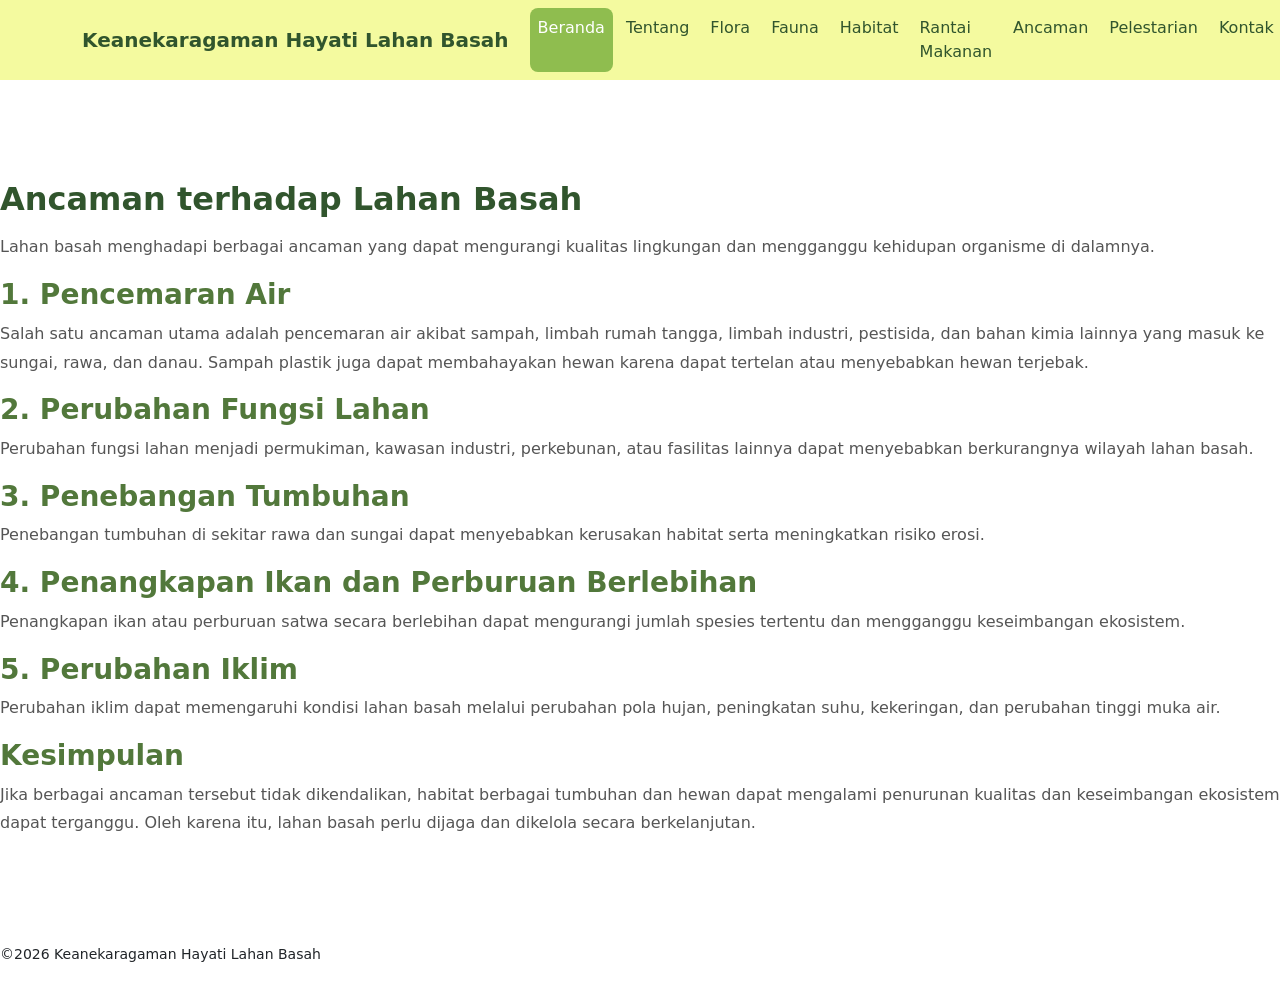
==== Project Pemweb kel 10/ancaman.html @ 2cccb266 "diubah" ====
<!DOCTYPE html>
<html lang="id">
<head>
    <meta charset="UTF-8">
    <meta name="viewport" content="width=device-width, initial-scale=1.0">
    <title>Ancaman - Keanekaragaman Hayati Lahan Basah</title>
    <link rel="stylesheet" href="pemweb.css">
    <link href="https://cdn.jsdelivr.net/npm/bootstrap@5.3.3/dist/css/bootstrap.min.css" rel="stylesheet">
</head>
<body>
<nav class="navbar navbar-expand-lg navbar-custom">
    <div class="container">
        <a class="navbar-brand brand" href="index.html">
            Keanekaragaman Hayati Lahan Basah
        </a>
        <div class="navbar-nav ms-auto">
            <a class="nav-link active" href="index.html">Beranda</a>
            <a class="nav-link" href="tentang.html">Tentang</a>
            <a class="nav-link" href="flora.html">Flora</a>
            <a class="nav-link" href="fauna.html">Fauna</a>
            <a class="nav-link" href="habitat.html">Habitat</a>
            <a class="nav-link" href="rantaimakanan.html">Rantai Makanan</a>
            <a class="nav-link" href="ancaman.html">Ancaman</a>
            <a class="nav-link" href="pelestarian.html">Pelestarian</a>
            <a class="nav-link" href="kontak.html">Kontak</a>
        </div>
    </div>
</nav>
<main>
        <section class="materi">
            <h2>Ancaman terhadap Lahan Basah</h2>
            <p>
                Lahan basah menghadapi berbagai ancaman yang dapat mengurangi
                kualitas lingkungan dan mengganggu kehidupan organisme di
                dalamnya.
            </p>

            <div class="ancaman">
                <h3>1. Pencemaran Air</h3>
                <p>
                    Salah satu ancaman utama adalah pencemaran air akibat
                    sampah, limbah rumah tangga, limbah industri, pestisida,
                    dan bahan kimia lainnya yang masuk ke sungai, rawa, dan
                    danau. Sampah plastik juga dapat membahayakan hewan karena
                    dapat tertelan atau menyebabkan hewan terjebak.
                </p>
            </div>

            <div class="ancaman">
                <h3>2. Perubahan Fungsi Lahan</h3>
                <p>
                    Perubahan fungsi lahan menjadi permukiman, kawasan
                    industri, perkebunan, atau fasilitas lainnya dapat
                    menyebabkan berkurangnya wilayah lahan basah.
                </p>
            </div>

            <div class="ancaman">
                <h3>3. Penebangan Tumbuhan</h3>
                <p>
                    Penebangan tumbuhan di sekitar rawa dan sungai dapat
                    menyebabkan kerusakan habitat serta meningkatkan risiko
                    erosi.
                </p>
            </div>

            <div class="ancaman">
                <h3>4. Penangkapan Ikan dan Perburuan Berlebihan</h3>
                <p>
                    Penangkapan ikan atau perburuan satwa secara berlebihan
                    dapat mengurangi jumlah spesies tertentu dan mengganggu
                    keseimbangan ekosistem.
                </p>
            </div>

            <div class="ancaman">
                <h3>5. Perubahan Iklim</h3>
                <p>
                    Perubahan iklim dapat memengaruhi kondisi lahan basah
                    melalui perubahan pola hujan, peningkatan suhu, kekeringan,
                    dan perubahan tinggi muka air.
                </p>
            </div>

            <div class="ancaman">
                <h3>Kesimpulan</h3>
                <p>
                    Jika berbagai ancaman tersebut tidak dikendalikan, habitat
                    berbagai tumbuhan dan hewan dapat mengalami penurunan
                    kualitas dan keseimbangan ekosistem dapat terganggu.
                    Oleh karena itu, lahan basah perlu dijaga dan dikelola
                    secara berkelanjutan.
                </p>
            </div>

        </section>
    </main>

    <footer>
        <p class="small-note"> 
            ©2026 Keanekaragaman Hayati Lahan Basah
        </p>
    </footer>

</body>
</html>
---- Project Pemweb kel 10/pemweb.css ----
/* ========================================
   DASAR
======================================== */

* {
    box-sizing: border-box;
}

body {
    margin: 0;
    font-family: Arial, sans-serif;
    background-color: #f7fbe8;
    color: #333;
    line-height: 1.6;
}

img {
    max-width: 100%;
}


/* ========================================
   NAVBAR
======================================== */

.navbar-custom {
    background-color: #f4fa9f;
    padding: 15px 0;
}

.brand {
    color: #31552d !important;
    font-size: 20px;
    font-weight: bold;
}

.navbar-custom .nav-link {
    color: #31552d;
    font-weight: 500;
    margin-left: 5px;
    padding: 8px 12px;
    border-radius: 8px;
    transition: 0.3s;
}

.navbar-custom .nav-link:hover {
    background-color: #dce98a;
    color: #1f3d1f;
}

.navbar-custom .nav-link.active {
    background-color: #8fbd4f;
    color: white !important;
}


/* ========================================
   HERO
======================================== */

.hero {
    background-color: #dff0a8;
    padding: 80px 0;
}

.hero h1 {
    color: #31552d;
    font-size: 45px;
    font-weight: bold;
    margin-bottom: 20px;
}

.hero p {
    color: #4d5d45;
    font-size: 18px;
    max-width: 750px;
    line-height: 1.7;
}


/* ========================================
   SECTION
======================================== */

.section {
    padding: 70px 0;
}

.section-title {
    color: #31552d;
    font-size: 32px;
    font-weight: bold;
    margin-bottom: 15px;
}

.section-subtitle {
    color: #66705f;
    max-width: 800px;
    margin: 0 auto;
    line-height: 1.7;
}


/* ========================================
   INFO CARD
======================================== */

.info-card {
    height: 100%;
    padding: 30px;
    background-color: white;
    border: 1px solid #e1e8c5;
    border-radius: 15px;
    box-shadow: 0 4px 12px rgba(0, 0, 0, 0.08);
    transition: 0.3s;
}

.info-card:hover {
    transform: translateY(-5px);
}

.info-card h3 {
    color: #52783b;
    font-size: 23px;
    font-weight: bold;
    margin-bottom: 15px;
}

.info-card p {
    color: #555;
    line-height: 1.7;
}

.info-card ul {
    padding-left: 20px;
}

.info-card li {
    margin-bottom: 10px;
}


/* ========================================
   SOFT BOX
======================================== */

.soft-box {
    padding: 45px;
    background-color: #eef6d0;
    border-radius: 20px;
}

.soft-box h2 {
    color: #31552d;
    font-weight: bold;
    margin-bottom: 20px;
}

.soft-box p {
    color: #555;
    line-height: 1.8;
}


/* ========================================
   NUMBER BOX
======================================== */

.number-box {
    padding: 30px;
    background-color: white;
    border-radius: 15px;
    box-shadow: 0 4px 12px rgba(0, 0, 0, 0.08);
}

.number {
    display: flex;
    align-items: center;
    justify-content: center;

    width: 45px;
    height: 45px;

    margin-bottom: 12px;

    background-color: #8fbd4f;
    color: white;

    border-radius: 50%;

    font-weight: bold;
}

.number-box h3 {
    color: #52783b;
    font-size: 20px;
    font-weight: bold;
    margin-bottom: 8px;
}

.number-box p {
    color: #666;
    line-height: 1.6;
    margin-bottom: 25px;
}


/* ========================================
   FLORA
======================================== */

.flora-container {
    display: grid;
    grid-template-columns: repeat(3, 1fr);
    gap: 25px;

    max-width: 1100px;
    margin: 40px auto;
    padding: 0 20px;
}

.flora-card {
    background-color: white;
    padding: 20px;

    border: 1px solid #e1e8c5;
    border-radius: 15px;

    text-align: center;

    box-shadow: 0 4px 12px rgba(0, 0, 0, 0.08);

    transition: 0.3s;
}

.flora-card:hover {
    transform: translateY(-5px);
}

.flora-card img {
    width: 100%;
    height: 200px;
    object-fit: cover;

    border-radius: 10px;
    margin-bottom: 15px;
}

.flora-card h3 {
    color: #52783b;
    font-weight: bold;
    margin-bottom: 8px;
}

.flora-card p {
    color: #666;
}


/* ========================================
   FAUNA
======================================== */

.fauna-container {
    display: grid;
    grid-template-columns: repeat(3, 1fr);
    gap: 25px;

    max-width: 1100px;
    margin: 40px auto;
    padding: 0 20px;
}

.fauna-card {
    background-color: white;
    padding: 20px;

    border: 1px solid #e1e8c5;
    border-radius: 15px;

    text-align: center;

    box-shadow: 0 4px 12px rgba(0, 0, 0, 0.08);

    transition: 0.3s;
}

.fauna-card:hover {
    transform: translateY(-5px);
}

.fauna-card img {
    width: 100%;
    height: 200px;
    object-fit: cover;

    border-radius: 10px;
    margin-bottom: 15px;
}

.fauna-card h3 {
    color: #52783b;
    font-weight: bold;
    margin-bottom: 8px;
}

.fauna-card p {
    color: #666;
}


/* ========================================
   GAMBAR RANTAI MAKANAN
======================================== */

.soft-box img {
    display: block;
    max-width: 100%;
    height: auto;
    margin-left: auto;
    margin-right: auto;
}


/* ========================================
   MATERI ANCAMAN & PELESTARIAN
======================================== */

.materi {
    padding: 70px 0;
}

.materi h1 {
    color: #31552d;
    font-size: 40px;
    font-weight: bold;
    margin-bottom: 20px;
}

.materi h2 {
    color: #31552d;
    font-weight: bold;
    margin-top: 30px;
    margin-bottom: 15px;
}

.materi h3 {
    color: #52783b;
    font-weight: bold;
}

.materi p {
    color: #555;
    line-height: 1.8;
}

.materi ul {
    padding-left: 25px;
}

.materi li {
    margin-bottom: 10px;
    line-height: 1.7;
}

.ancaman-image {
    display: block;
    width: 100%;
    max-width: 700px;
    height: auto;
    margin: 30px auto;

    border-radius: 15px;
    box-shadow: 0 4px 12px rgba(0, 0, 0, 0.12);
}


/* ========================================
   KONTAK
======================================== */

.kontak {
    padding: 70px 0;
}

.kontak h1 {
    color: #31552d;
    font-weight: bold;
    margin-bottom: 15px;
}

.kontak p {
    color: #555;
    line-height: 1.7;
}

.kontak form {
    background-color: white;
    padding: 30px;

    border-radius: 15px;

    box-shadow: 0 4px 12px rgba(0, 0, 0, 0.08);
}

.kontak label {
    color: #31552d;
    font-weight: bold;
    margin-bottom: 8px;
}

.kontak input,
.kontak textarea {
    width: 100%;

    border: 1px solid #ccd8a8;
    border-radius: 8px;

    padding: 10px;
}

.kontak input:focus,
.kontak textarea:focus {
    border-color: #8fbd4f;
    outline: none;

    box-shadow: 0 0 0 3px rgba(143, 189, 79, 0.2);
}

.informasi-kontak {
    margin-top: 30px;
}

.informasi-kontak h3 {
    color: #52783b;
    font-weight: bold;
}

.informasi-kontak p {
    margin-bottom: 10px;
}


/* ========================================
   FOOTER
======================================== */

.footer {
    background-color: #31552d;
    color: white;

    padding: 45px 0 25px;
    margin-top: 30px;
}

.footer h3 {
    font-size: 22px;
    font-weight: bold;
    margin-bottom: 15px;
}

.footer p {
    color: #e3ecd8;
    line-height: 1.6;
}

.small-note {
    margin-top: 20px;
    font-size: 14px;
}


/* ========================================
   BUTTON
======================================== */

.btn-custom {
    background-color: #8fbd4f;
    color: white;
    border: none;

    padding: 10px 20px;
    border-radius: 8px;

    font-weight: bold;
}

.btn-custom:hover {
    background-color: #6f9f3d;
    color: white;
}


/* ========================================
   RESPONSIVE TABLET
======================================== */

@media (max-width: 992px) {

    .navbar-custom .nav-link {
        margin-left: 0;
    }

    .hero h1 {
        font-size: 38px;
    }

    .flora-container,
    .fauna-container {
        grid-template-columns: repeat(2, 1fr);
    }
}


/* ========================================
   RESPONSIVE HP
======================================== */

@media (max-width: 768px) {

    .hero {
        padding: 60px 20px;
    }

    .hero h1 {
        font-size: 32px;
    }

    .hero p {
        font-size: 16px;
    }

    .section {
        padding: 50px 20px;
    }

    .section-title {
        font-size: 28px;
    }

    .soft-box {
        padding: 25px;
    }

    .flora-container,
    .fauna-container {
        grid-template-columns: 1fr;
    }

    .flora-card img,
    .fauna-card img {
        height: 220px;
    }

    .materi {
        padding: 50px 20px;
    }

    .materi h1 {
        font-size: 32px;
    }

    .kontak {
        padding: 50px 20px;
    }

}


/* ========================================
   RESPONSIVE HP KECIL
======================================== */

@media (max-width: 480px) {

    .brand {
        font-size: 17px;
    }

    .hero h1 {
        font-size: 28px;
    }

    .section-title {
        font-size: 25px;
    }

    .info-card {
        padding: 22px;
    }

    .soft-box {
        padding: 20px;
    }

    .number-box {
        padding: 22px;
    }

}
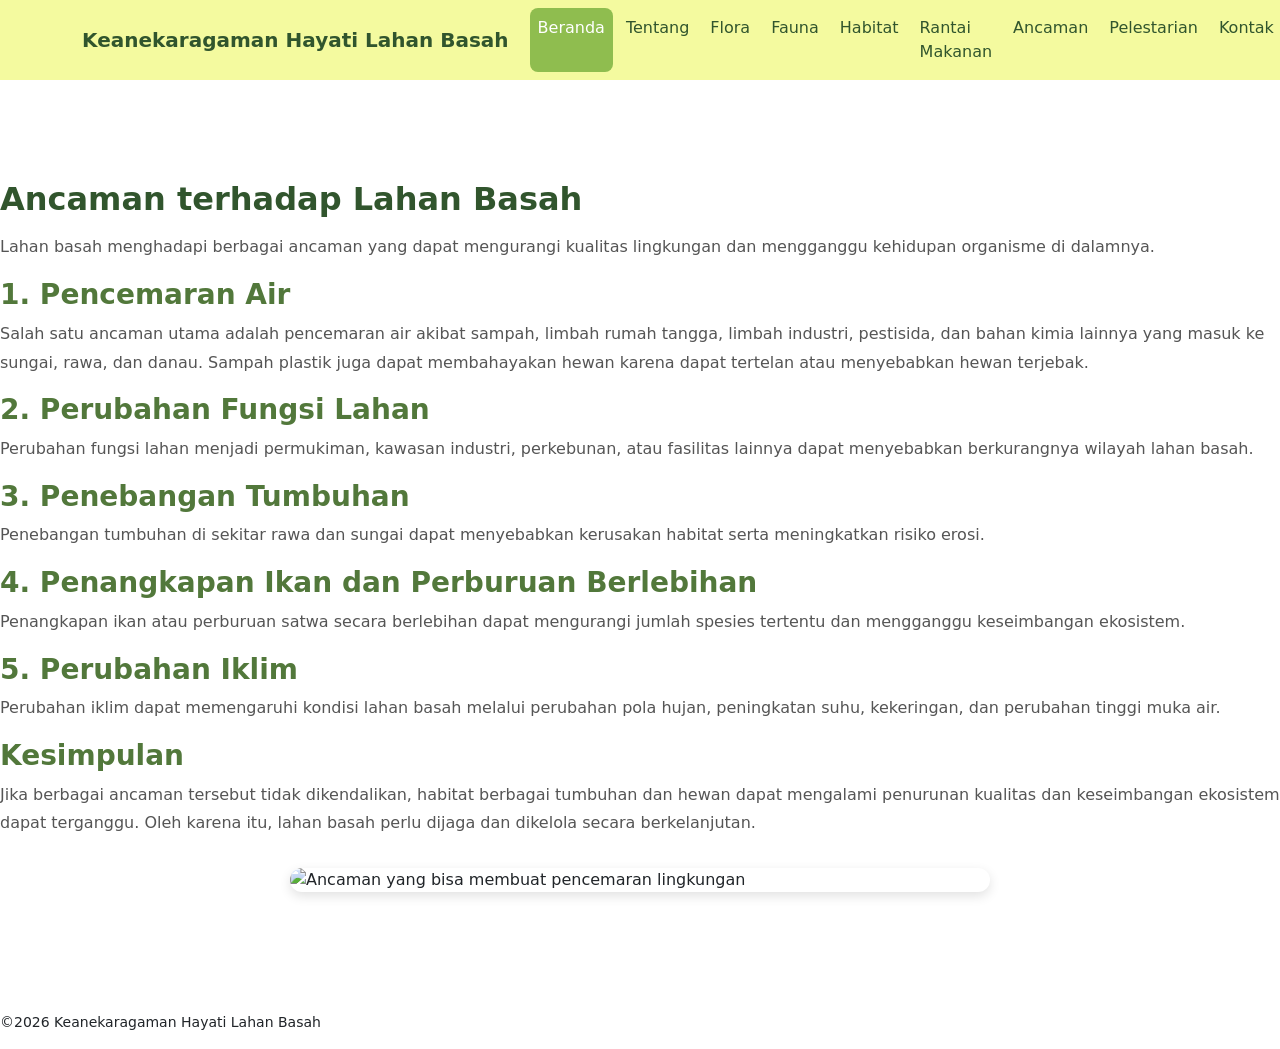
==== commit 14bab26c: "Add files via upload" ====
--- a/Project Pemweb kel 10/ancaman.html
+++ b/Project Pemweb kel 10/ancaman.html
@@ -92,6 +92,7 @@
                     secara berkelanjutan.
                 </p>
             </div>
+            <img src="ancaman.jpg" alt="Ancaman yang bisa membuat pencemaran lingkungan" class="ancaman-image">
 
         </section>
     </main>
--- a/Project Pemweb kel 10/pemweb.css
+++ b/Project Pemweb kel 10/pemweb.css
@@ -1,6 +1,6 @@
-/* ========================================
+/* ==============================
    DASAR
-======================================== */
+============================== */
 
 * {
     box-sizing: border-box;
@@ -19,9 +19,9 @@
 }
 
 
-/* ========================================
+/* ==============================
    NAVBAR
-======================================== */
+============================== */
 
 .navbar-custom {
     background-color: #f4fa9f;
@@ -54,9 +54,9 @@
 }
 
 
-/* ========================================
+/* ==============================
    HERO
-======================================== */
+============================== */
 
 .hero {
     background-color: #dff0a8;
@@ -78,9 +78,9 @@
 }
 
 
-/* ========================================
+/* ==============================
    SECTION
-======================================== */
+============================== */
 
 .section {
     padding: 70px 0;
@@ -101,9 +101,9 @@
 }
 
 
-/* ========================================
-   INFO CARD
-======================================== */
+/* ==============================
+   CARD UMUM
+============================== */
 
 .info-card {
     height: 100%;
@@ -140,9 +140,114 @@
 }
 
 
-/* ========================================
+/* ==============================
+   FLORA & FAUNA
+============================== */
+
+.flora-container,
+.fauna-container {
+    display: grid;
+    grid-template-columns: repeat(3, 1fr);
+    gap: 30px;
+    max-width: 1150px;
+    margin: 40px auto;
+    padding: 0 20px;
+}
+
+
+/* ==============================
+   KARTU FLORA & FAUNA
+============================== */
+
+.flora-card,
+.fauna-card {
+    width: 100%;
+    min-height: 500px;
+    background-color: white;
+    padding: 20px;
+    border: 1px solid #e1e8c5;
+    border-radius: 18px;
+    text-align: center;
+    box-shadow: 0 5px 15px rgba(0, 0, 0, 0.08);
+    transition: 0.3s;
+    display: flex;
+    flex-direction: column;
+}
+
+.flora-card:hover,
+.fauna-card:hover {
+    transform: translateY(-7px);
+}
+
+
+/* ==============================
+   FOTO FLORA & FAUNA
+============================== */
+
+.flora-card img,
+.fauna-card img {
+    display: block;
+    width: 100%;
+    height: 230px;
+    object-fit: cover;
+    border-radius: 12px;
+    margin-bottom: 20px;
+}
+
+
+/* ==============================
+   KHUSUS BURUNG KUNTUL & IKAN BETOK
+   AGAR FOTO TIDAK TERPOTONG
+============================== */
+
+.fauna-card img[alt="Burung Kuntul"],
+.fauna-card img[alt="Ikan Betok"] {
+    object-fit: contain;
+    background-color: #f5f5f5;
+}
+
+
+/* ==============================
+   JUDUL FLORA & FAUNA
+============================== */
+
+.flora-card h3,
+.fauna-card h3 {
+    color: #52783b;
+    font-size: 23px;
+    font-weight: bold;
+    margin: 0 0 5px 0;
+}
+
+
+/* ==============================
+   NAMA ILMIAH
+============================== */
+
+.flora-card .nama-ilmiah,
+.fauna-card .nama-ilmiah {
+    color: #777;
+    font-size: 16px;
+    margin: 0 0 12px 0;
+}
+
+
+/* ==============================
+   DESKRIPSI
+============================== */
+
+.flora-card > p:last-child,
+.fauna-card > p:last-child {
+    color: #555;
+    font-size: 15px;
+    line-height: 1.6;
+    margin: 0;
+}
+
+
+/* ==============================
    SOFT BOX
-======================================== */
+============================== */
 
 .soft-box {
     padding: 45px;
@@ -160,158 +265,6 @@
     color: #555;
     line-height: 1.8;
 }
-
-
-/* ========================================
-   NUMBER BOX
-======================================== */
-
-.number-box {
-    padding: 30px;
-    background-color: white;
-    border-radius: 15px;
-    box-shadow: 0 4px 12px rgba(0, 0, 0, 0.08);
-}
-
-.number {
-    display: flex;
-    align-items: center;
-    justify-content: center;
-
-    width: 45px;
-    height: 45px;
-
-    margin-bottom: 12px;
-
-    background-color: #8fbd4f;
-    color: white;
-
-    border-radius: 50%;
-
-    font-weight: bold;
-}
-
-.number-box h3 {
-    color: #52783b;
-    font-size: 20px;
-    font-weight: bold;
-    margin-bottom: 8px;
-}
-
-.number-box p {
-    color: #666;
-    line-height: 1.6;
-    margin-bottom: 25px;
-}
-
-
-/* ========================================
-   FLORA
-======================================== */
-
-.flora-container {
-    display: grid;
-    grid-template-columns: repeat(3, 1fr);
-    gap: 25px;
-
-    max-width: 1100px;
-    margin: 40px auto;
-    padding: 0 20px;
-}
-
-.flora-card {
-    background-color: white;
-    padding: 20px;
-
-    border: 1px solid #e1e8c5;
-    border-radius: 15px;
-
-    text-align: center;
-
-    box-shadow: 0 4px 12px rgba(0, 0, 0, 0.08);
-
-    transition: 0.3s;
-}
-
-.flora-card:hover {
-    transform: translateY(-5px);
-}
-
-.flora-card img {
-    width: 100%;
-    height: 200px;
-    object-fit: cover;
-
-    border-radius: 10px;
-    margin-bottom: 15px;
-}
-
-.flora-card h3 {
-    color: #52783b;
-    font-weight: bold;
-    margin-bottom: 8px;
-}
-
-.flora-card p {
-    color: #666;
-}
-
-
-/* ========================================
-   FAUNA
-======================================== */
-
-.fauna-container {
-    display: grid;
-    grid-template-columns: repeat(3, 1fr);
-    gap: 25px;
-
-    max-width: 1100px;
-    margin: 40px auto;
-    padding: 0 20px;
-}
-
-.fauna-card {
-    background-color: white;
-    padding: 20px;
-
-    border: 1px solid #e1e8c5;
-    border-radius: 15px;
-
-    text-align: center;
-
-    box-shadow: 0 4px 12px rgba(0, 0, 0, 0.08);
-
-    transition: 0.3s;
-}
-
-.fauna-card:hover {
-    transform: translateY(-5px);
-}
-
-.fauna-card img {
-    width: 100%;
-    height: 200px;
-    object-fit: cover;
-
-    border-radius: 10px;
-    margin-bottom: 15px;
-}
-
-.fauna-card h3 {
-    color: #52783b;
-    font-weight: bold;
-    margin-bottom: 8px;
-}
-
-.fauna-card p {
-    color: #666;
-}
-
-
-/* ========================================
-   GAMBAR RANTAI MAKANAN
-======================================== */
 
 .soft-box img {
     display: block;
@@ -319,12 +272,51 @@
     height: auto;
     margin-left: auto;
     margin-right: auto;
-}
-
-
-/* ========================================
-   MATERI ANCAMAN & PELESTARIAN
-======================================== */
+    border-radius: 12px;
+}
+
+
+/* ==============================
+   NUMBER BOX
+============================== */
+
+.number-box {
+    padding: 30px;
+    background-color: white;
+    border-radius: 15px;
+    box-shadow: 0 4px 12px rgba(0, 0, 0, 0.08);
+}
+
+.number {
+    display: flex;
+    align-items: center;
+    justify-content: center;
+    width: 45px;
+    height: 45px;
+    margin-bottom: 12px;
+    background-color: #8fbd4f;
+    color: white;
+    border-radius: 50%;
+    font-weight: bold;
+}
+
+.number-box h3 {
+    color: #52783b;
+    font-size: 20px;
+    font-weight: bold;
+    margin-bottom: 8px;
+}
+
+.number-box p {
+    color: #666;
+    line-height: 1.6;
+    margin-bottom: 25px;
+}
+
+
+/* ==============================
+   MATERI
+============================== */
 
 .materi {
     padding: 70px 0;
@@ -369,15 +361,14 @@
     max-width: 700px;
     height: auto;
     margin: 30px auto;
-
     border-radius: 15px;
     box-shadow: 0 4px 12px rgba(0, 0, 0, 0.12);
 }
 
 
-/* ========================================
+/* ==============================
    KONTAK
-======================================== */
+============================== */
 
 .kontak {
     padding: 70px 0;
@@ -397,9 +388,7 @@
 .kontak form {
     background-color: white;
     padding: 30px;
-
     border-radius: 15px;
-
     box-shadow: 0 4px 12px rgba(0, 0, 0, 0.08);
 }
 
@@ -412,10 +401,8 @@
 .kontak input,
 .kontak textarea {
     width: 100%;
-
     border: 1px solid #ccd8a8;
     border-radius: 8px;
-
     padding: 10px;
 }
 
@@ -423,7 +410,6 @@
 .kontak textarea:focus {
     border-color: #8fbd4f;
     outline: none;
-
     box-shadow: 0 0 0 3px rgba(143, 189, 79, 0.2);
 }
 
@@ -441,47 +427,16 @@
 }
 
 
-/* ========================================
-   FOOTER
-======================================== */
-
-.footer {
-    background-color: #31552d;
-    color: white;
-
-    padding: 45px 0 25px;
-    margin-top: 30px;
-}
-
-.footer h3 {
-    font-size: 22px;
-    font-weight: bold;
-    margin-bottom: 15px;
-}
-
-.footer p {
-    color: #e3ecd8;
-    line-height: 1.6;
-}
-
-.small-note {
-    margin-top: 20px;
-    font-size: 14px;
-}
-
-
-/* ========================================
-   BUTTON
-======================================== */
+/* ==============================
+   TOMBOL
+============================== */
 
 .btn-custom {
     background-color: #8fbd4f;
     color: white;
     border: none;
-
     padding: 10px 20px;
     border-radius: 8px;
-
     font-weight: bold;
 }
 
@@ -490,10 +445,57 @@
     color: white;
 }
 
-
-/* ========================================
+.btn-kembali {
+    display: inline-block;
+    margin-top: 20px;
+    margin-bottom: 10px;
+    padding: 10px 22px;
+    background-color: #8fbd4f;
+    color: white;
+    border: none;
+    border-radius: 8px;
+    font-weight: bold;
+    cursor: pointer;
+    transition: 0.3s;
+}
+
+.btn-kembali:hover {
+    background-color: #6f9f3d;
+    color: white;
+}
+
+
+/* ==============================
+   FOOTER
+============================== */
+
+.footer {
+    background-color: #31552d;
+    color: white;
+    padding: 45px 0 25px;
+    margin-top: 30px;
+}
+
+.footer h3 {
+    font-size: 22px;
+    font-weight: bold;
+    margin-bottom: 15px;
+}
+
+.footer p {
+    color: #e3ecd8;
+    line-height: 1.6;
+}
+
+.small-note {
+    margin-top: 20px;
+    font-size: 14px;
+}
+
+
+/* ==============================
    RESPONSIVE TABLET
-======================================== */
+============================== */
 
 @media (max-width: 992px) {
 
@@ -512,9 +514,9 @@
 }
 
 
-/* ========================================
+/* ==============================
    RESPONSIVE HP
-======================================== */
+============================== */
 
 @media (max-width: 768px) {
 
@@ -536,15 +538,76 @@
 
     .section-title {
         font-size: 28px;
-    }
-
-    .soft-box {
-        padding: 25px;
     }
 
     .flora-container,
     .fauna-container {
         grid-template-columns: 1fr;
+        padding: 0 15px;
+        gap: 25px;
+    }
+
+    .flora-card,
+    .fauna-card {
+        min-height: auto;
+    }
+
+    .flora-card img,
+    .fauna-card img {
+        height: 250px;
+    }
+
+    .fauna-card img[alt="Burung Kuntul"],
+    .fauna-card img[alt="Ikan Betok"] {
+        object-fit: contain;
+    }
+
+    .soft-box {
+        padding: 25px;
+    }
+
+    .materi {
+        padding: 50px 20px;
+    }
+
+    .materi h1 {
+        font-size: 32px;
+    }
+
+    .kontak {
+        padding: 50px 20px;
+    }
+}
+
+
+/* ==============================
+   RESPONSIVE HP KECIL
+============================== */
+
+@media (max-width: 480px) {
+
+    .brand {
+        font-size: 17px;
+    }
+
+    .hero h1 {
+        font-size: 28px;
+    }
+
+    .section-title {
+        font-size: 25px;
+    }
+
+    .info-card {
+        padding: 22px;
+    }
+
+    .soft-box {
+        padding: 20px;
+    }
+
+    .number-box {
+        padding: 22px;
     }
 
     .flora-card img,
@@ -552,49 +615,8 @@
         height: 220px;
     }
 
-    .materi {
-        padding: 50px 20px;
-    }
-
-    .materi h1 {
-        font-size: 32px;
-    }
-
-    .kontak {
-        padding: 50px 20px;
-    }
-
-}
-
-
-/* ========================================
-   RESPONSIVE HP KECIL
-======================================== */
-
-@media (max-width: 480px) {
-
-    .brand {
-        font-size: 17px;
-    }
-
-    .hero h1 {
-        font-size: 28px;
-    }
-
-    .section-title {
-        font-size: 25px;
-    }
-
-    .info-card {
-        padding: 22px;
-    }
-
-    .soft-box {
-        padding: 20px;
-    }
-
-    .number-box {
-        padding: 22px;
-    }
-
+    .fauna-card img[alt="Burung Kuntul"],
+    .fauna-card img[alt="Ikan Betok"] {
+        object-fit: contain;
+    }
 }
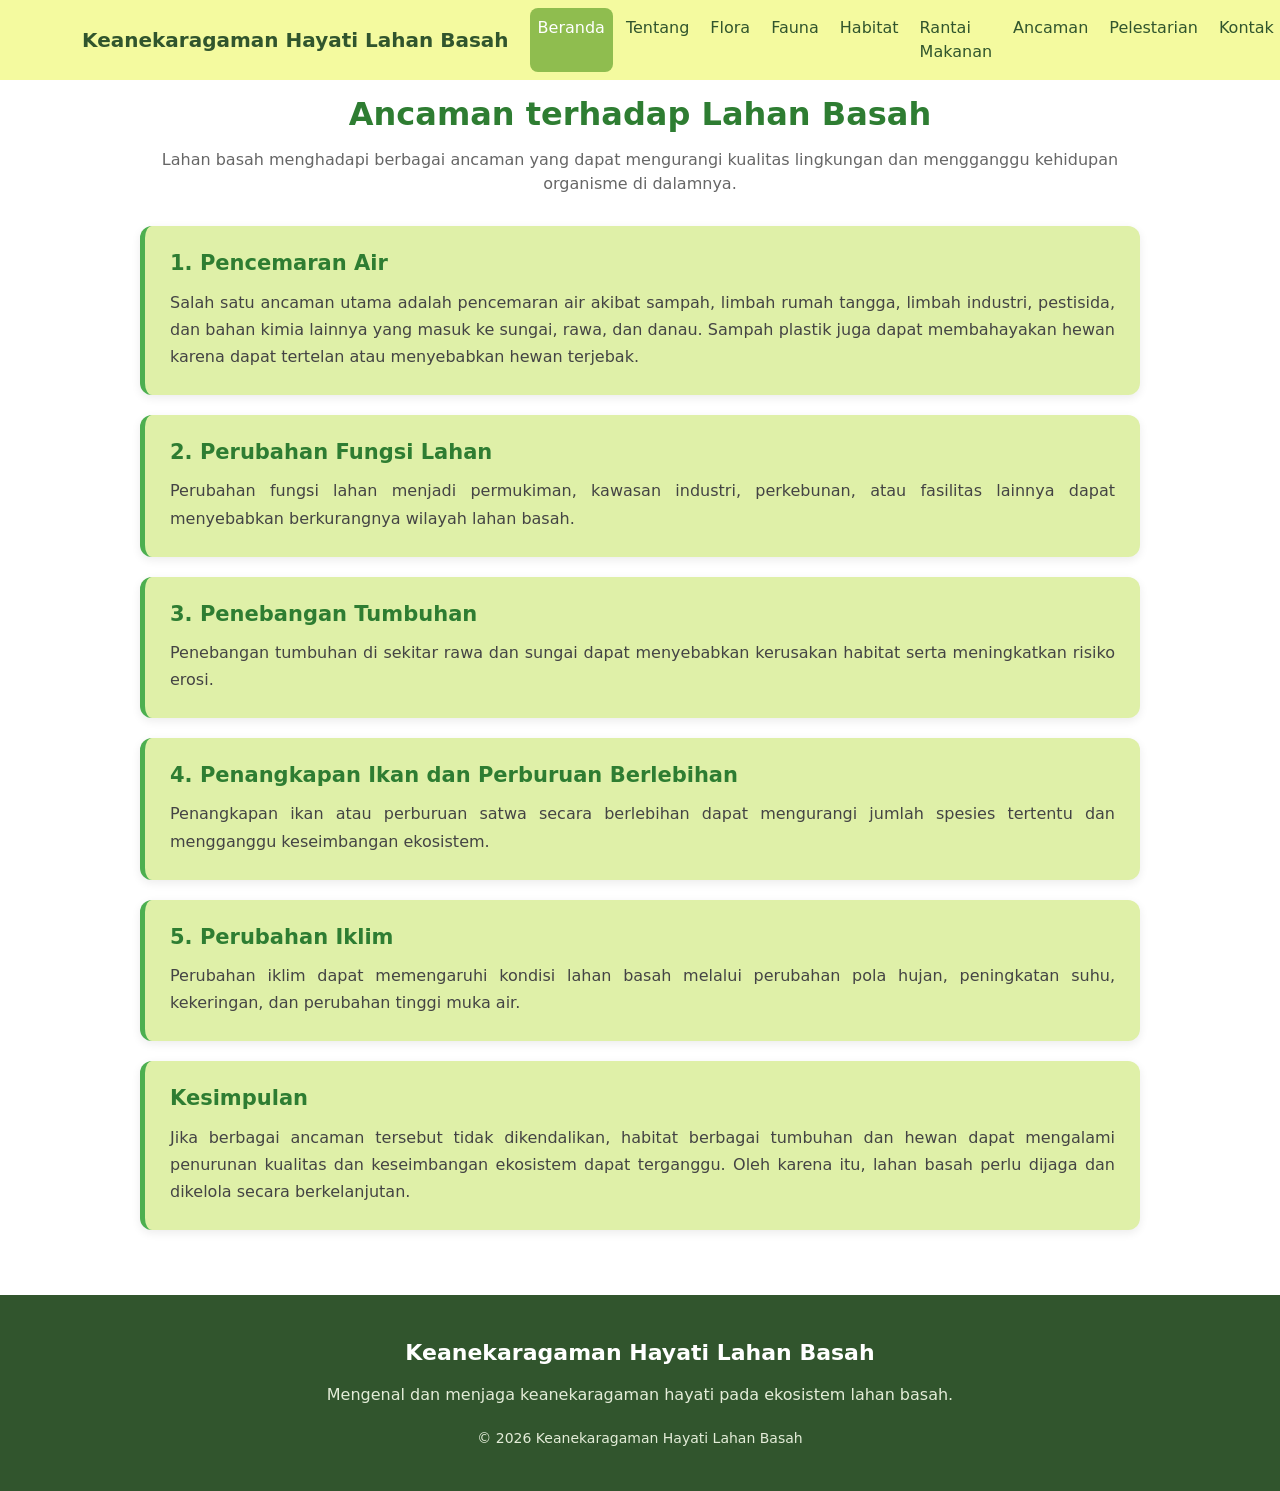
==== commit 5e94cd45: "diubah" ====
--- a/Project Pemweb kel 10/ancaman.html
+++ b/Project Pemweb kel 10/ancaman.html
@@ -92,15 +92,27 @@
                     secara berkelanjutan.
                 </p>
             </div>
-            <img src="ancaman.jpg" alt="Ancaman yang bisa membuat pencemaran lingkungan" class="ancaman-image">
 
         </section>
     </main>
 
-    <footer>
-        <p class="small-note"> 
-            ©2026 Keanekaragaman Hayati Lahan Basah
-        </p>
+    <footer  class="footer">
+        <div class="container text-center">
+
+            <h3>
+                Keanekaragaman Hayati Lahan Basah
+            </h3>
+
+            <p>
+                Mengenal dan menjaga keanekaragaman hayati
+                pada ekosistem lahan basah.
+            </p>
+
+            <p class="small-note">
+                © 2026 Keanekaragaman Hayati Lahan Basah
+            </p>
+
+        </div>
     </footer>
 
 </body>
--- a/Project Pemweb kel 10/pemweb.css
+++ b/Project Pemweb kel 10/pemweb.css
@@ -161,9 +161,9 @@
 
 .flora-card,
 .fauna-card {
+    background-color: #dff0a8;
     width: 100%;
     min-height: 500px;
-    background-color: white;
     padding: 20px;
     border: 1px solid #e1e8c5;
     border-radius: 18px;
@@ -256,7 +256,7 @@
 }
 
 .soft-box h2 {
-    color: #31552d;
+    color: #2e5d34;
     font-weight: bold;
     margin-bottom: 20px;
 }
@@ -282,7 +282,7 @@
 
 .number-box {
     padding: 30px;
-    background-color: white;
+    background-color: #dff0a8;;
     border-radius: 15px;
     box-shadow: 0 4px 12px rgba(0, 0, 0, 0.08);
 }
@@ -313,155 +313,250 @@
     margin-bottom: 25px;
 }
 
-
-/* ==============================
-   MATERI
-============================== */
+/* =========================
+   BAGIAN ANCAMAN
+========================= */
 
 .materi {
-    padding: 70px 0;
-}
-
-.materi h1 {
-    color: #31552d;
-    font-size: 40px;
-    font-weight: bold;
+    max-width: 1000px;
+    margin: 50px auto;
+    padding: 35px;
+}
+
+.materi h2 {
+    text-align: center;
+    color: #2e7d32;
+    font-weight: bold;
+    margin-bottom: 15px;
+}
+
+.materi > p {
+    text-align: center;
+    color: #666;
+    margin-bottom: 30px;
+}
+
+
+/* CARD ANCAMAN */
+
+.ancaman {
+    background-color: #dff0a8;
+    padding: 25px;
     margin-bottom: 20px;
-}
-
+    border-radius: 12px;
+    border-left: 5px solid #4caf50;
+    box-shadow: 0 3px 10px rgba(0, 0, 0, 0.08);
+}
+
+.ancaman h3 {
+    color: #2e7d32;
+    font-size: 21px;
+    font-weight: bold;
+    margin-bottom: 12px;
+}
+
+.ancaman p {
+    color: #444;
+    margin-bottom: 0;
+    text-align: justify;
+    line-height: 1.7;
+}
+
+
+/* HOVER */
+
+.ancaman:hover {
+    transform: translateY(-3px);
+    box-shadow: 0 6px 15px rgba(0, 0, 0, 0.12);
+    transition: 0.3s;
+}
+/* ==============================
+   PELESTARIAN
+============================== */
+
+.materi {
+    max-width: 1000px;
+    background-color: white;
+    margin: 0 auto 10px auto;
+    padding: 15px 0;
+}
+
+/* Judul dan pengantar */
 .materi h2 {
-    color: #31552d;
-    font-weight: bold;
-    margin-top: 30px;
+    background-color: white;
+    color: #2e7d32;
+    font-weight: bold;
     margin-bottom: 15px;
-}
-
-.materi h3 {
-    color: #52783b;
-    font-weight: bold;
-}
-
-.materi p {
-    color: #555;
-    line-height: 1.8;
-}
-
-.materi ul {
-    padding-left: 25px;
-}
-
-.materi li {
-    margin-bottom: 10px;
-    line-height: 1.7;
-}
-
-.ancaman-image {
-    display: block;
-    width: 100%;
-    max-width: 700px;
-    height: auto;
-    margin: 30px auto;
-    border-radius: 15px;
-    box-shadow: 0 4px 12px rgba(0, 0, 0, 0.12);
-}
-
-
-/* ==============================
-   KONTAK
-============================== */
-
-.kontak {
-    padding: 70px 0;
-}
-
-.kontak h1 {
-    color: #31552d;
-    font-weight: bold;
-    margin-bottom: 15px;
-}
-
-.kontak p {
+    text-align: center;
+}
+
+.materi .container p {
+    max-width: 900px;
+    margin-bottom: 30px;
+    background-color: white;
     color: #555;
     line-height: 1.7;
-}
+    text-align: justify;
+}
+
+
+/* ==============================
+   CARD PELESTARIAN
+============================== */
+
+.pelestarian {
+    max-width: 900px;
+    margin: 0 auto 20px auto;
+    padding: 25px;
+    background-color: #dff0a8;
+    border-radius: 12px;
+    border-left: 5px solid #4caf50;
+    box-shadow: 0 3px 10px rgba(0, 0, 0, 0.08);
+}
+
+.pelestarian h3 {
+    color: #2e7d32;
+    font-size: 21px;
+    font-weight: bold;
+    margin-bottom: 12px;
+}
+
+.pelestarian p {
+    background-color: #dff0a8;
+    color: #444;
+    line-height: 1.7;
+    text-align: justify;
+    margin-bottom: 0;
+}
+
+
+/* ==============================
+   EFEK CARD
+============================== */
+
+.pelestarian:hover {
+    transform: translateY(-3px);
+    box-shadow: 0 6px 15px rgba(0, 0, 0, 0.12);
+    transition: 0.3s;
+}
+
+/* ==============================
+   KONTAK
+============================== */
+
+.kontak {
+    max-width: 900px;
+    margin: 50px auto 30px;
+    padding: 35px;
+    background-color: #dff0a8;
+    border-radius: 15px;
+    box-shadow: 0 4px 15px rgba(0, 0, 0, 0.08);
+}
+
+.kontak h2 {
+    text-align: center;
+    color: #2e7d32;
+    font-weight: bold;
+    margin-bottom: 15px;
+}
+
+.kontak > p {
+    text-align: center;
+    color: #666;
+    margin-bottom: 30px;
+}
+
+
+/* FORM KONTAK */
 
 .kontak form {
-    background-color: white;
-    padding: 30px;
-    border-radius: 15px;
-    box-shadow: 0 4px 12px rgba(0, 0, 0, 0.08);
+    display: flex;
+    flex-direction: column;
 }
 
 .kontak label {
-    color: #31552d;
-    font-weight: bold;
-    margin-bottom: 8px;
+    font-weight: bold;
+    color: #2e5d34;
+    margin-bottom: 7px;
 }
 
 .kontak input,
 .kontak textarea {
     width: 100%;
-    border: 1px solid #ccd8a8;
+    padding: 12px;
+    margin-bottom: 18px;
+    border: 1px solid #c8d6c0;
     border-radius: 8px;
-    padding: 10px;
+    font-size: 15px;
 }
 
 .kontak input:focus,
 .kontak textarea:focus {
-    border-color: #8fbd4f;
     outline: none;
-    box-shadow: 0 0 0 3px rgba(143, 189, 79, 0.2);
-}
-
-.informasi-kontak {
-    margin-top: 30px;
-}
-
-.informasi-kontak h3 {
-    color: #52783b;
-    font-weight: bold;
-}
-
-.informasi-kontak p {
-    margin-bottom: 10px;
-}
-
-
-/* ==============================
-   TOMBOL
-============================== */
-
-.btn-custom {
-    background-color: #8fbd4f;
-    color: white;
-    border: none;
-    padding: 10px 20px;
-    border-radius: 8px;
-    font-weight: bold;
-}
-
-.btn-custom:hover {
-    background-color: #6f9f3d;
-    color: white;
-}
-
-.btn-kembali {
-    display: inline-block;
-    margin-top: 20px;
-    margin-bottom: 10px;
-    padding: 10px 22px;
-    background-color: #8fbd4f;
-    color: white;
+    border-color: #4caf50;
+    box-shadow: 0 0 0 3px rgba(76, 175, 80, 0.15);
+}
+
+.kontak textarea {
+    resize: vertical;
+}
+
+
+/* TOMBOL */
+
+.kontak button {
+    padding: 11px 20px;
     border: none;
     border-radius: 8px;
     font-weight: bold;
     cursor: pointer;
-    transition: 0.3s;
-}
-
-.btn-kembali:hover {
-    background-color: #6f9f3d;
+    margin-top: 5px;
+    margin-right: 8px;
+}
+
+.kontak button[type="submit"] {
+    background-color: #2e7d32;
     color: white;
+}
+
+.kontak button[type="submit"]:hover {
+    background-color: #1b5e20;
+}
+
+.kontak button[type="reset"] {
+    background-color: #d9e2d3;
+    color: #333;
+}
+
+.kontak button[type="reset"]:hover {
+    background-color: #c5d1bf;
+}
+
+
+/* =========================
+   INFORMASI KONTAK
+========================= */
+
+.informasi-kontak {
+    max-width: 900px;
+    margin: 30px auto 50px;
+    padding: 30px;
+    background-color: #e4f1d5;
+    border-radius: 15px;
+    border-left: 6px solid #2e7d32;
+}
+
+.informasi-kontak h2 {
+    color: #2e7d32;
+    font-weight: bold;
+    margin-bottom: 20px;
+}
+
+.informasi-kontak p {
+    background-color: white;
+    padding: 12px 15px;
+    border-radius: 8px;
+    margin-bottom: 10px;
 }
 
 
@@ -493,6 +588,7 @@
 }
 
 
+
 /* ==============================
    RESPONSIVE TABLET
 ============================== */
